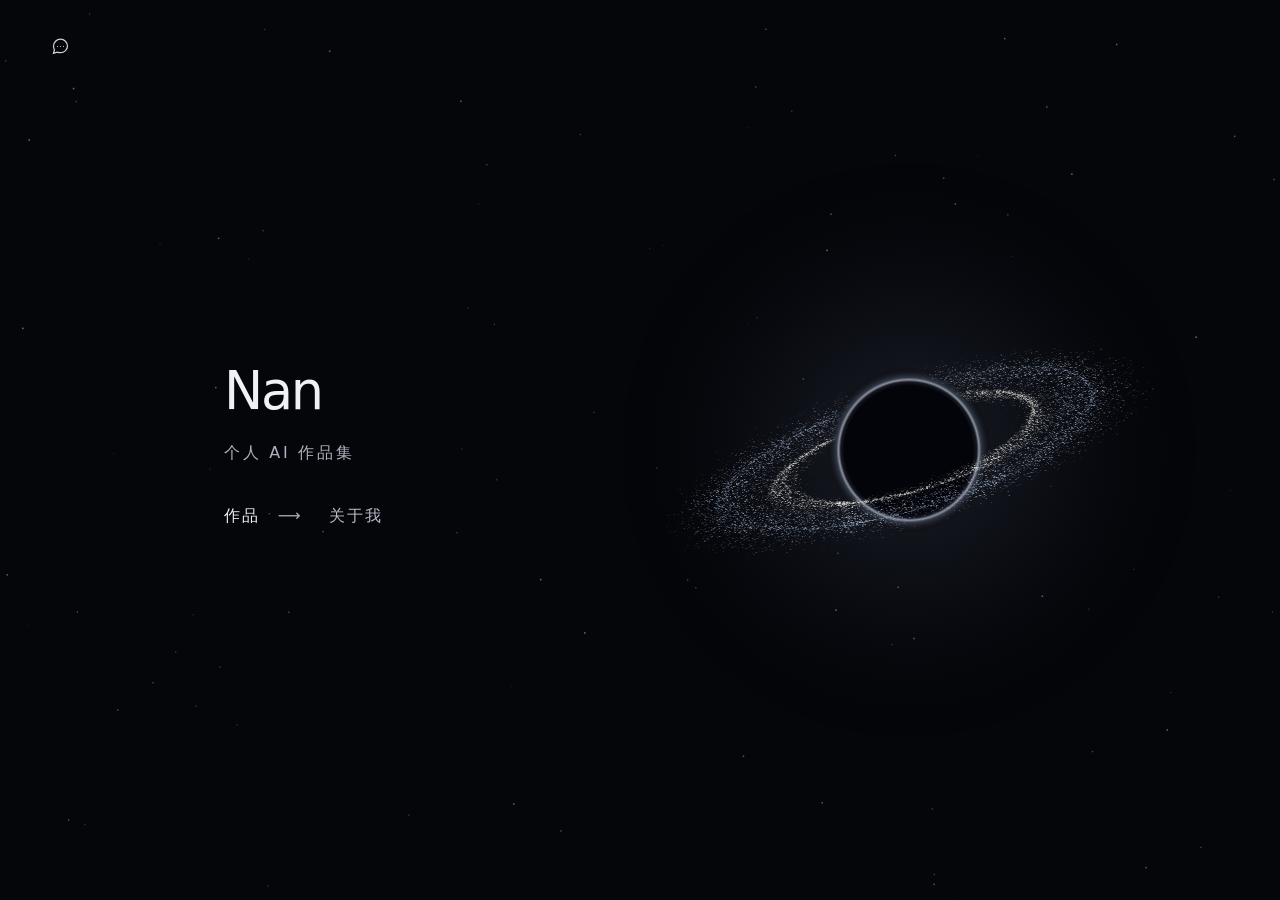
==== pages/index.html @ d9945757 "我的网页" ====
<!doctype html><html lang="zh-CN"><meta charset="utf-8"><meta name="viewport" content="width=device-width, initial-scale=1"><meta name="theme-color" content="#05060a"><title>Nan · 吉他老师的 AI 作品集</title>
<link rel="canonical" href="https://nan-works-atlas.feysheep4.chatgpt.site/">
<meta property="og:type" content="website">
<meta property="og:title" content="Nan · 吉他老师的 AI 作品集">
<meta property="og:description" content="我是 Nan，一名吉他老师。这里收藏了我用 AI 做的练琴工具和动画实验。">
<meta property="og:url" content="https://nan-works-atlas.feysheep4.chatgpt.site/">
<meta property="og:image" content="https://nan-works-atlas.feysheep4.chatgpt.site/nan-social.jpg">
<meta property="og:image:width" content="1200">
<meta property="og:image:height" content="630">
<meta property="og:image:alt" content="Nan 的 AI 作品集，深色星空中的一颗银蓝色环状行星。">
<meta name="description" content="我是 Nan，一名吉他老师。这里收藏了我用 AI 做的练琴工具和动画实验。">
<meta name="twitter:card" content="summary_large_image">
<meta name="twitter:title" content="Nan · 吉他老师的 AI 作品集">
<meta name="twitter:description" content="我是 Nan，一名吉他老师。这里收藏了我用 AI 做的练琴工具和动画实验。">
<meta name="twitter:image" content="https://nan-works-atlas.feysheep4.chatgpt.site/nan-social.jpg">
<meta name="twitter:image:alt" content="Nan 的 AI 作品集，深色星空中的一颗银蓝色环状行星。">
<link rel="stylesheet" href="style.css"><body>
<canvas aria-hidden="true"></canvas>
<header><a class="contact" href="#contact" aria-label="联系与留言"><svg width="21" height="21" viewBox="0 0 24 24" fill="none" stroke="currentColor" stroke-width="1.4"><path d="M20 11.6a7.9 7.9 0 0 1-8.1 7.5 9 9 0 0 1-3.6-.7L4 19.7l1.1-4A7.1 7.1 0 0 1 4 11.6a8 8 0 0 1 16 0Z"/><path d="M8 12h1m2.5 0h1m2.5 0h1"/></svg></a><a class="homeLink" href="#home" aria-label="返回主页">← 主页</a></header>
<main><section id="home"><div class="orbit-pad" aria-hidden="true"></div><div class="intro"><h1>Nan</h1><p>个人 AI 作品集</p><a class="entry" href="#works">作品 <span>⟶</span></a><a class="entry about-entry" href="#about">关于我</a></div></section>
<section id="works" hidden><div class="inner"><h1>作品</h1><nav aria-label="作品分类"><button aria-pressed="true">全部</button><button aria-pressed="false">练琴工具</button><button aria-pressed="false">动画实验</button></nav><div class="grid"><div class="work-group"><h2>练琴工具</h2><div class="work-items"><a class="card" data-kind="练琴工具" href="https://suishou-guitar.pages.dev/"><div class="cover app-cover"><img src="guitar.png" alt=""></div><div class="caption"><strong>随手吉他</strong><small>点一下和弦，就能给自己伴奏。</small></div></a><a class="card" data-kind="练琴工具" href="https://nan-tuner.cc/"><div class="cover app-cover"><img src="tuner.png" alt=""></div><div class="caption"><strong>调音器</strong><small>给吉他调准音，再跟着节拍器练习。</small></div></a><a class="card" data-kind="练琴工具" href="https://guitar-staff-flashcards.pages.dev/#/"><div class="cover app-cover"><img src="flashcards.png" alt=""></div><div class="caption"><strong>吉他五线谱闪卡</strong><small>翻一张闪卡，认一个五线谱上的音。</small></div></a></div></div><div class="work-group"><h2>动画实验</h2><div class="work-items"><a class="card" data-kind="动画实验" href="pelican-dunk.html"><img class="cover" src="pelican-cover.jpg" alt=""><div class="caption"><strong>鹈鹕扣篮</strong><small>同一道扣篮题，切换 Gemini 和 Qwen 看动作。</small></div></a><a class="card" data-kind="动画实验" href="#mars"><img class="cover" src="mars.svg" alt=""><div class="caption"><strong>火星骑行</strong><small>看鹈鹕踩着单车，穿过火星地表。</small></div></a></div></div></div></div></section>
<section id="about" hidden><div class="profile">
<h1>关于我</h1>
<div class="profile-columns">
<div class="profile-part">
<h2>外在<svg class="profile-icon" width="16" height="16" viewBox="0 0 24 24" fill="none" stroke="currentColor" stroke-width="1.8" stroke-linecap="round" stroke-linejoin="round" aria-hidden="true"><circle cx="13" cy="4" r="2"/><path d="m12 8-1.5 6"/><g class="stride"><path d="m12 8 3 4 3 1M10.5 14l3 3 2 4"/></g><g class="stride reverse"><path d="m12 8-4 2-2 4M10.5 14l-2 5-3 2"/></g></svg></h2><p class="profile-lead">一个瘦子吉他手</p><p>喜欢音乐，喜欢篮球。</p><p class="profile-stats"><span>身高 172 cm</span><span>体重 55 kg</span></p>
</div>
<div class="profile-part">
<h2>内心<svg class="profile-icon" width="16" height="16" viewBox="0 0 24 24" fill="none" stroke="currentColor" stroke-width="1.8" stroke-linecap="round" stroke-linejoin="round" aria-hidden="true"><path class="pulse" d="M12 20S3 14.4 3 8.7c0-4.7 5.9-6.4 9-1.7 3.1-4.7 9-3 9 1.7C21 14.4 12 20 12 20Z"/></svg></h2><p>在学 AI。<br>喜欢思考，不擅长表达。<br>喜欢折腾，不擅长读书。</p>
</div>
</div><a class="profile-works" href="#works">看我的作品 <span aria-hidden="true">→</span></a></div></section>
<section id="contact" hidden><div class="message-panel"><h1>联系</h1><div class="actions"><a href="https://nan-works-atlas.feysheep4.chatgpt.site/#contact">给我留言 ↗</a><a href="https://github.com/chenguangnanlove-glitch">GitHub ↗</a></div></div></section><section id="mars" hidden><div class="inner viewer"><h1>火星骑行</h1><img src="mars.svg" alt="火星上的鹈鹕骑车动画"></div></section></main><script src="app.js"></script></body></html>
---- pages/style.css ----
*{box-sizing:border-box}html{color-scheme:dark}body{margin:0;background:#05060a;color:#f0f1f4;font:16px/1.6 system-ui,sans-serif}a{color:inherit;text-decoration:none}canvas{position:fixed;inset:0;width:100%;height:100%;pointer-events:none;transition:opacity .55s}body.sub canvas{opacity:.2}header{position:absolute;top:24px;left:3%;z-index:2}.contact,.homeLink{min-width:44px;min-height:44px;display:inline-flex;align-items:center;justify-content:center;color:#cbd0d8}.homeLink,body.sub .contact{display:none}body.sub .homeLink{display:inline-flex}main{position:relative;pointer-events:none}main a,main button{pointer-events:auto}section{min-height:100svh;display:grid;align-items:center}section[hidden],.card[hidden]{display:none}.intro,.inner{margin-left:17.5vw}.intro h1{font-size:clamp(44px,4.1vw,72px);font-weight:450;line-height:1.05;letter-spacing:-.045em;margin:0}.intro p{color:#aeb2bf;letter-spacing:.17em;margin:22px 0 0}.entry{display:inline-flex;align-items:center;gap:18px;min-height:44px;margin-top:28px;letter-spacing:.12em}.entry span{color:#a8adb5;transition:transform .3s}.entry:hover span{transform:translateX(5px)}.inner{width:min(72vw,1000px);padding:95px 0}.inner h1{font-weight:450;font-size:42px;margin:0}nav{display:flex;gap:24px;margin:22px 0 30px}button{border:0;border-bottom:1px solid transparent;background:none;color:#999fab;font:inherit;cursor:pointer;padding:8px 0}button[aria-pressed=true]{border-color:#eee;color:#fff}.grid{display:grid;grid-template-columns:repeat(2,minmax(0,1fr));gap:32px}.cover{width:100%;aspect-ratio:16/9;object-fit:cover;display:block}.card strong{display:block;font-weight:500;margin-top:10px}.card small{color:#959aa6}.strings{background:radial-gradient(ellipse at 80% 60%,#382e26,#101115 72%);position:relative;overflow:hidden;display:flex;flex-direction:column;justify-content:center;gap:7%}.strings i{display:block;height:1px;width:120%;background:linear-gradient(90deg,#51483e,#dbc3a4,#534233);transform:rotate(-14deg) translateX(-5%)}:focus-visible{outline:2px solid #aaaed3;outline-offset:4px}
@media(max-width:650px){.intro,.inner{margin-left:8vw}.inner{width:84vw}.grid{grid-template-columns:1fr;gap:25px}header{top:12px;left:4%}.intro h1{font-size:46px}#works{align-items:start}}@media(prefers-reduced-motion:reduce){*{transition:none!important}}
.viewer img{display:block;width:100%;max-height:72svh;object-fit:contain;margin-top:20px;background:#101116}.viewer{padding-block:84px}.card:focus-visible,.card:hover{color:white}.homeLink{padding-inline:6px}.cover{border-radius:2px}.inner nav button{min-height:44px}
.orbit-pad{position:absolute;left:48%;top:23svh;width:48%;height:54svh;touch-action:none;pointer-events:auto;cursor:grab}.orbit-pad:active{cursor:grabbing}#home .intro{position:relative;width:fit-content}@media(max-width:650px){.orbit-pad{left:28%;top:15svh;width:72%;height:30svh}}
.app-cover{display:grid;place-items:center;background:radial-gradient(ellipse at 50% 58%,#222930,#111418 72%)}.app-cover img{width:clamp(64px,22%,96px);height:auto;border-radius:20%;box-shadow:0 6px 26px #0004}

.about-entry{margin-inline-start:26px;color:#b6bbc6}
body:has(#contact:not([hidden])) canvas{opacity:.78}
#contact{padding:76px 5vw;align-items:start;min-height:100svh}.message-panel{pointer-events:auto;width:min(100%,430px);padding:26px;background:#0d0f14ed;border:1px solid #303139;border-radius:14px;box-shadow:0 20px 80px #0007}.message-panel h1{margin:0 0 20px;font-size:27px;font-weight:450}.message-panel label{display:block;color:#c0c1c8;font-size:15px}.message-panel textarea{font:inherit;color:inherit;background:#090a0e;width:100%;border:1px solid #34353e;border-radius:8px;resize:vertical;margin:8px 0 12px;padding:12px}.actions{display:flex;align-items:center;justify-content:space-between}.actions a{font-size:14px;color:#afb1bd}.actions button{background:#dedfe5;color:#14151a;border-radius:20px;padding:8px 20px}.actions button:disabled{opacity:.55}.message-panel p:empty{display:none}#inbox{margin-top:20px;border-top:1px solid #333;padding-top:16px}#inbox summary{cursor:pointer}#inbox ul{list-style:none;padding:0}#inbox li{white-space:pre-wrap;overflow-wrap:anywhere;border-top:1px solid #26272c;padding:12px 0}#inbox time{display:block;color:#a3a4ad;font-size:13px}
#works .card{min-width:0}
.caption small{display:block;font-size:.9rem;line-height:1.55;margin-top:3px}
@media(max-width:650px){
  #works .inner{width:88vw;margin-inline:6vw;padding-block:76px 32px}
  #works .inner h1{font-size:34px}
  #works nav{margin:12px 0 8px}
  #works .grid{gap:0}
  #works .card{display:grid;grid-template-columns:clamp(64px,20vw,88px) minmax(0,1fr);gap:16px;align-items:center;padding:15px 0;border-top:1px solid #292b33}
  #works .card[hidden]{display:none}
  #works .cover{width:100%;aspect-ratio:1;border-radius:8px}
  #works img.cover{object-fit:contain;background:#201a19}
  #works .app-cover img{width:64%;box-shadow:none}
  #works .caption strong{margin:0;font-size:17px}
}


.profile{width:min(76vw,900px);margin-inline:auto;padding-block:96px}
.profile h1{font-size:clamp(38px,5vw,66px);line-height:1.12;font-weight:400;letter-spacing:-.055em;margin:0 0 clamp(32px,6vh,60px)}
.profile-columns{display:grid;grid-template-columns:1fr 1fr;gap:clamp(28px,7vw,92px)}
.profile-part{border-top:1px solid #474a53;padding-top:18px}
.profile-part h2{margin:0;color:#a5aab6;font-size:14px;letter-spacing:.12em;font-weight:450}

.profile-part{display:flow-root}

.profile-part p{margin:12px 0 0;font-size:clamp(15px,1.2vw,18px);line-height:1.9;color:#d2d4db;text-wrap:pretty}
@media(max-width:850px){
  .profile{width:min(84vw,540px);padding-block:84px 48px}
  .profile-columns{grid-template-columns:1fr;gap:24px}
  .profile-part{padding-top:14px}
  .profile-part + .profile-part{border-top:0;padding-top:0}

}

.profile-part h2{display:flex;align-items:center;gap:6px}
.profile-icon{flex:none;overflow:visible}
@media(prefers-reduced-motion:no-preference){
  #about:not([hidden]) .pulse{transform-origin:12px 12px;animation:heartbeat 1.9s ease-in-out infinite}
  #about:not([hidden]) .stride{transform-origin:11px 11px;animation:walk .92s ease-in-out infinite alternate}
  #about:not([hidden]) .reverse{animation-direction:alternate-reverse}
}
@keyframes heartbeat{0%,45%,100%{transform:scale(1)}12%{transform:scale(1.12)}24%{transform:scale(1.02)}34%{transform:scale(1.07)}}
@keyframes walk{from{transform:rotate(-10deg)}to{transform:rotate(12deg)}}

.profile-part .profile-lead{font-size:clamp(23px,2vw,30px);line-height:1.4;color:#eff0f3}
.profile-lead + p{margin-top:5px}
.profile-part .profile-stats{display:flex;flex-wrap:wrap;gap:4px 18px;font-size:13px;color:#a5aab6;font-variant-numeric:tabular-nums}

.profile-works{display:inline-flex;align-items:center;gap:12px;min-height:44px;margin-top:24px;color:#bbc2cf;font-size:15px}
.profile-works:hover,.profile-works:focus-visible{color:#fff}

#works .grid{display:block}
.work-group + .work-group{margin-top:36px}
.work-group h2{margin:0 0 14px;color:#b5bac4;font-size:15px;font-weight:500;letter-spacing:.08em}
.work-items{display:grid;grid-template-columns:repeat(2,minmax(0,1fr));gap:28px 32px}
.work-group:has(.card):not(:has(.card:not([hidden]))){display:none}
#works:has(nav button:not(:first-child)[aria-pressed="true"]) .work-group{margin-top:0}
#works:has(nav button:not(:first-child)[aria-pressed="true"]) .work-group h2{display:none}
@media(max-width:650px){
  .work-items{display:block}
  .work-group h2{margin:18px 0 8px}
  .work-group + .work-group{margin-top:26px}
}
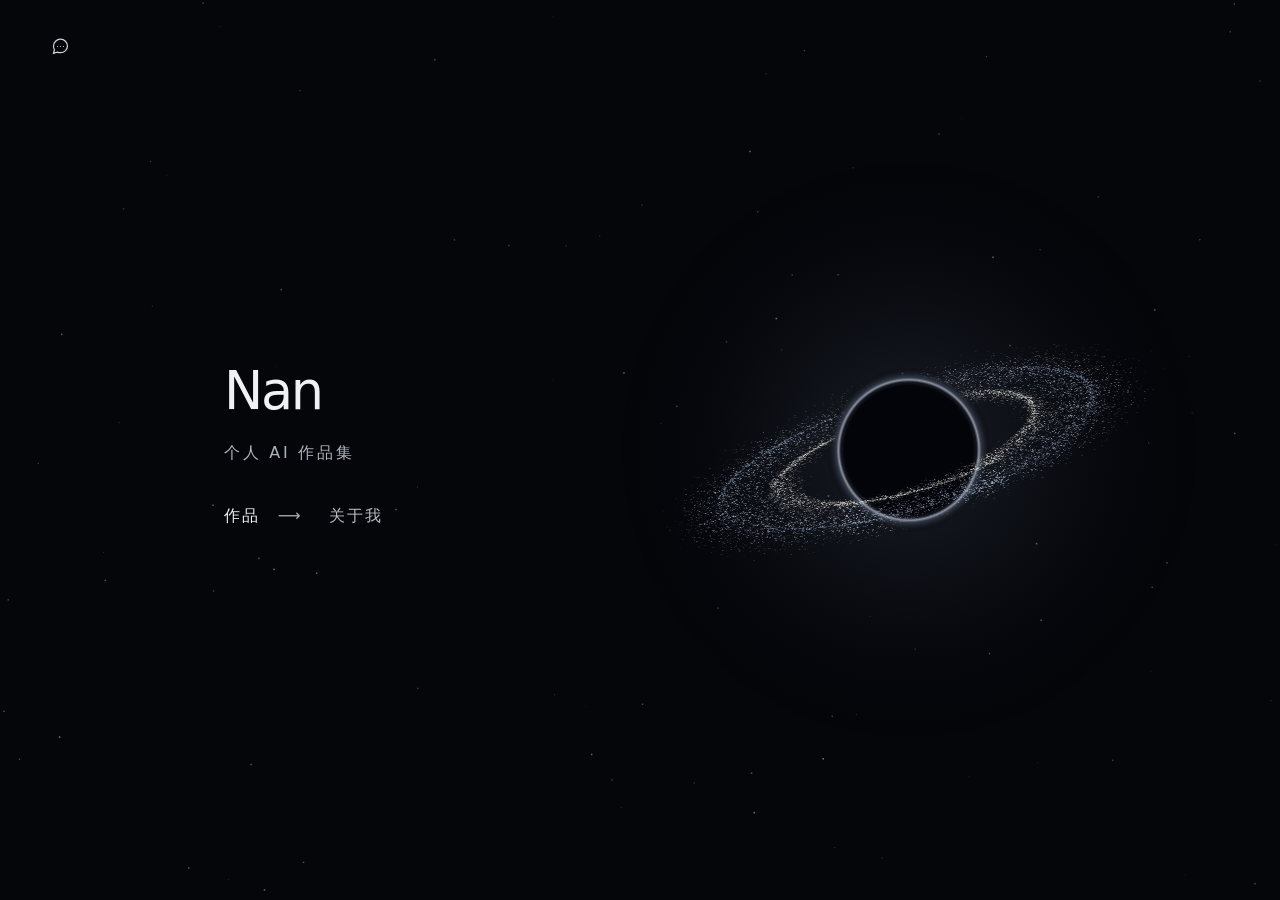
==== commit ecad81e8: "新的" ====
--- a/pages/index.html
+++ b/pages/index.html
@@ -18,7 +18,7 @@
 <canvas aria-hidden="true"></canvas>
 <header><a class="contact" href="#contact" aria-label="联系与留言"><svg width="21" height="21" viewBox="0 0 24 24" fill="none" stroke="currentColor" stroke-width="1.4"><path d="M20 11.6a7.9 7.9 0 0 1-8.1 7.5 9 9 0 0 1-3.6-.7L4 19.7l1.1-4A7.1 7.1 0 0 1 4 11.6a8 8 0 0 1 16 0Z"/><path d="M8 12h1m2.5 0h1m2.5 0h1"/></svg></a><a class="homeLink" href="#home" aria-label="返回主页">← 主页</a></header>
 <main><section id="home"><div class="orbit-pad" aria-hidden="true"></div><div class="intro"><h1>Nan</h1><p>个人 AI 作品集</p><a class="entry" href="#works">作品 <span>⟶</span></a><a class="entry about-entry" href="#about">关于我</a></div></section>
-<section id="works" hidden><div class="inner"><h1>作品</h1><nav aria-label="作品分类"><button aria-pressed="true">全部</button><button aria-pressed="false">练琴工具</button><button aria-pressed="false">动画实验</button></nav><div class="grid"><div class="work-group"><h2>练琴工具</h2><div class="work-items"><a class="card" data-kind="练琴工具" href="https://suishou-guitar.pages.dev/"><div class="cover app-cover"><img src="guitar.png" alt=""></div><div class="caption"><strong>随手吉他</strong><small>点一下和弦，就能给自己伴奏。</small></div></a><a class="card" data-kind="练琴工具" href="https://nan-tuner.cc/"><div class="cover app-cover"><img src="tuner.png" alt=""></div><div class="caption"><strong>调音器</strong><small>给吉他调准音，再跟着节拍器练习。</small></div></a><a class="card" data-kind="练琴工具" href="https://guitar-staff-flashcards.pages.dev/#/"><div class="cover app-cover"><img src="flashcards.png" alt=""></div><div class="caption"><strong>吉他五线谱闪卡</strong><small>翻一张闪卡，认一个五线谱上的音。</small></div></a></div></div><div class="work-group"><h2>动画实验</h2><div class="work-items"><a class="card" data-kind="动画实验" href="pelican-dunk.html"><img class="cover" src="pelican-cover.jpg" alt=""><div class="caption"><strong>鹈鹕扣篮</strong><small>同一道扣篮题，切换 Gemini 和 Qwen 看动作。</small></div></a><a class="card" data-kind="动画实验" href="#mars"><img class="cover" src="mars.svg" alt=""><div class="caption"><strong>火星骑行</strong><small>看鹈鹕踩着单车，穿过火星地表。</small></div></a></div></div></div></div></section>
+<section id="works" hidden><div class="inner"><h1>作品</h1><nav aria-label="作品分类"><button aria-pressed="true">全部</button><button aria-pressed="false">练琴工具</button><button aria-pressed="false">动画实验</button></nav><div class="grid"><div class="work-group"><h2>练琴工具</h2><div class="work-items"><a class="card" data-kind="练琴工具" href="https://suishou-guitar.pages.dev/"><div class="cover app-cover"><img src="guitar.png" alt=""></div><div class="caption"><strong>随手吉他</strong><small>点一下和弦，就能给自己伴奏。</small></div></a><a class="card" data-kind="练琴工具" href="https://nan-tuner.cc/"><div class="cover app-cover"><img src="tuner.png" alt=""></div><div class="caption"><strong>调音器</strong><small>给吉他调准音，再跟着节拍器练习。</small></div></a><a class="card" data-kind="练琴工具" href="https://guitar-staff-flashcards.pages.dev/#/"><div class="cover app-cover"><img src="flashcards.png" alt=""></div><div class="caption"><strong>吉他五线谱闪卡</strong><small>翻一张闪卡，认一个五线谱上的音。</small></div></a></div></div><div class="work-group"><h2>动画实验</h2><div class="work-items"><a class="card" data-kind="动画实验" href="shooting-comparison.html"><img class="cover" src="shooting-cover.jpg" alt=""><div class="caption"><strong>鹈鹕投篮 · 四模型对比</strong><small>同一道投篮题，看看四个模型怎样接球、起跳、出手。</small></div></a><a class="card" data-kind="动画实验" href="pelican-dunk.html"><img class="cover" src="pelican-cover.jpg" alt=""><div class="caption"><strong>鹈鹕扣篮</strong><small>同一道扣篮题，切换 Gemini 和 Qwen 看动作。</small></div></a><a class="card" data-kind="动画实验" href="#mars"><img class="cover" src="mars.svg" alt=""><div class="caption"><strong>火星骑行</strong><small>看鹈鹕踩着单车，穿过火星地表。</small></div></a></div></div></div></div></section>
 <section id="about" hidden><div class="profile">
 <h1>关于我</h1>
 <div class="profile-columns">
@@ -30,3 +30,4 @@
 </div>
 </div><a class="profile-works" href="#works">看我的作品 <span aria-hidden="true">→</span></a></div></section>
 <section id="contact" hidden><div class="message-panel"><h1>联系</h1><div class="actions"><a href="https://nan-works-atlas.feysheep4.chatgpt.site/#contact">给我留言 ↗</a><a href="https://github.com/chenguangnanlove-glitch">GitHub ↗</a></div></div></section><section id="mars" hidden><div class="inner viewer"><h1>火星骑行</h1><img src="mars.svg" alt="火星上的鹈鹕骑车动画"></div></section></main><script src="app.js"></script></body></html>
+
